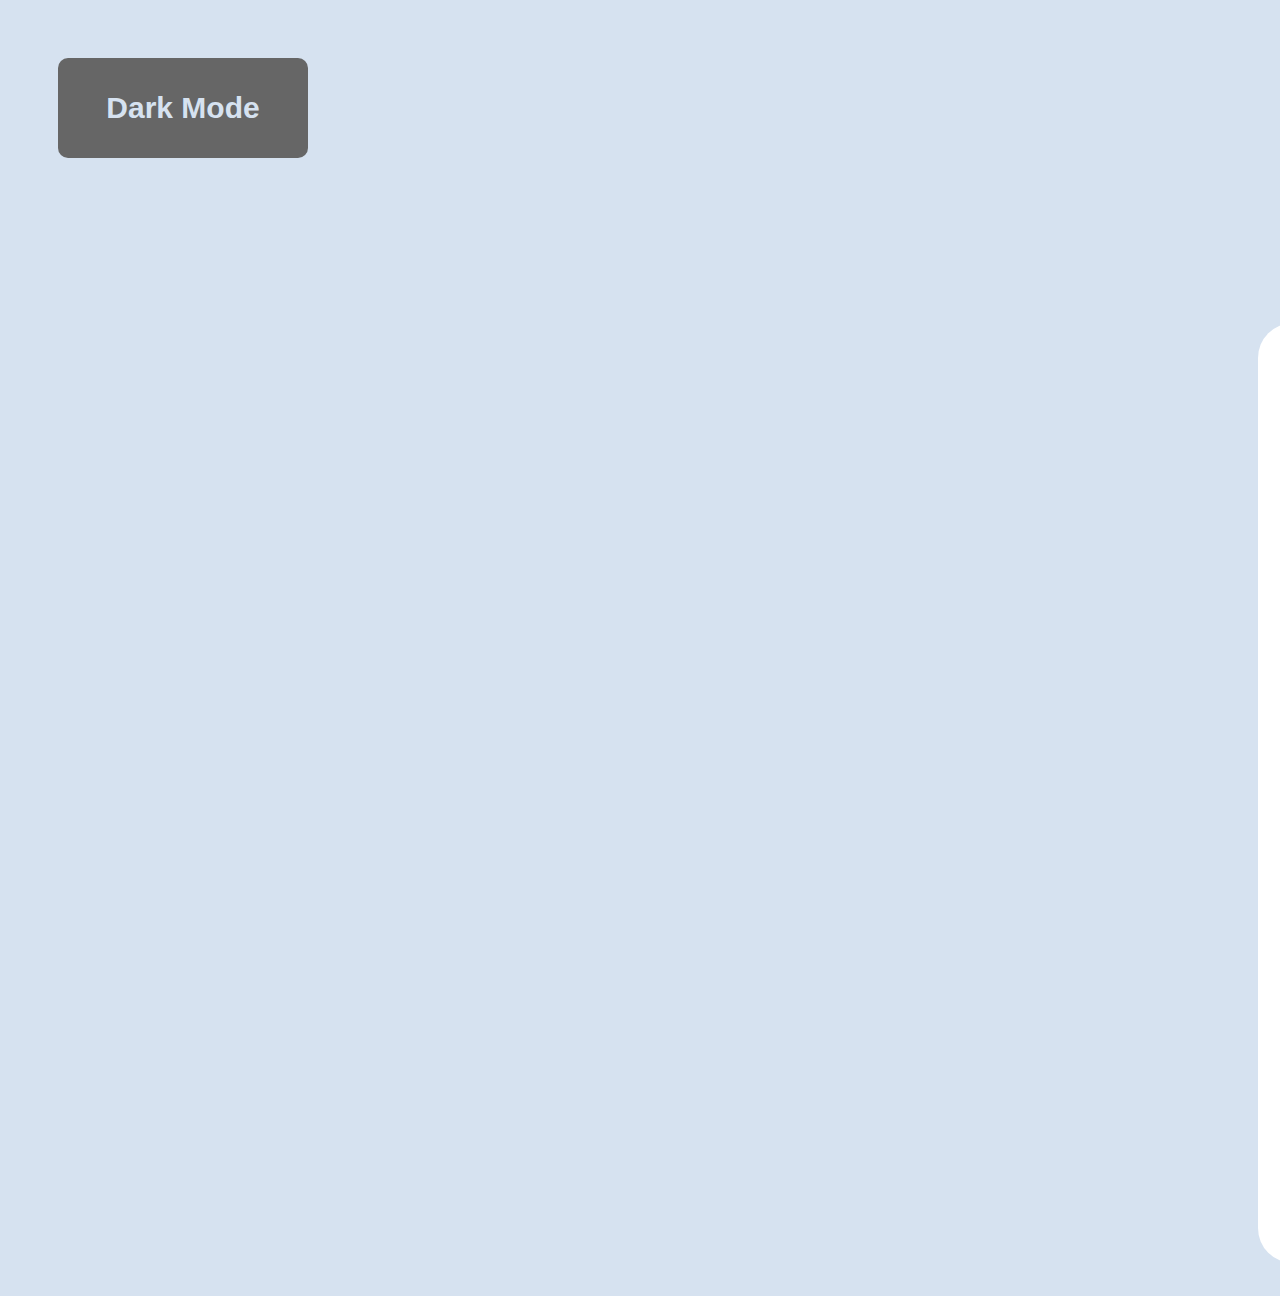
==== index.html @ 06fc8f6f "items added" ====
<!DOCTYPE html>
<html lang="en">
<head>
  <meta charset="UTF-8">
  <meta name="viewport" content="width=device-width, initial-scale=1.0"> <!-- displays site properly based on user's device -->

  <!-- <link rel="icon" type="image/png" sizes="32x32" href="./images/favicon-32x32.png"> -->
  <link rel="stylesheet" href="style.css">
  
  <title>Light QR code component</title>

  <!-- Feel free to remove these styles or customise in your own stylesheet 👍 -->
  <style>
    .attribution { font-size: 11px; text-align: center; }
    .attribution a { color: hsl(228, 45%, 44%); }
  </style>
</head>
<body>
  <div class="box">
    <img  class="imgQr" src="QR.png"  >
    <h2 class="text">Improve your front-end skills by building projects</h2>
    <p class="para">Scan the QR code to visit Frontend Mentor and take your coding skills to the next level</p>

  </div>
  <div>
    <button type="submit" class="btn" name="change"><a href="index2.html">Dark Mode</a></button>

  </div>



  <!-- <div class="attribution">
    Challenge by <a href="https://www.frontendmentor.io?ref=challenge" target="_blank">Frontend Mentor</a>. 
    Coded by <a href="#">Ali</a>.
  </div> -->
</body>
</html>
---- style.css ----
@import url('https://fonts.googleapis.com/css2?family=Outfit:wght@500;700&display=swap');
body{

    background-color: hsl(212, 45%, 89%);
    width: 1440px;
    height: 1280px;
    display: flex;
    justify-content:center;
    align-items: center;
    text-align: center;

}
.box{
    background-color: hsl(0, 0%, 100%);
    padding: 20px;
    border: none;
    border-radius: 35px;
    height: 900px;
    width: 600px;
    margin-left: 1700px;
    margin-top: 290px;
    position: fixed;

}
.imgQr{
    border: none;
    border-radius: 35px;
    margin-top: 10px;

    
}
.para{
    font-family: 'Outfit', sans-serif;
    font-size:30px ;
    color: gray;
    width: 500px;
    display: flex;
    text-align: center;
    align-items: center;
    justify-content: center;
    margin-left: 40px;
}
.text{
    font-family:'Outfit', sans-serif;
    font-weight: bold;
    font-size: 45px;
    width:550px ;
    display: flex;
    text-align: center;
    align-items: center;
    justify-content: center;
    margin-left: 15px;
}
.btn{
    background-color:hsl(0, 0%, 40%);
    color: hsl(212, 45%, 89%);
    font-size: 30px;
    font-weight: bold;
    width: 250px;
    height: 100px;
    border: none;
    border-radius: 10px;
    cursor: pointer;
    display: flex;
    text-align: center;
    justify-content: center;
    align-items: center;
    margin-left: -670px;
    margin-top:-590px;
    
}
a:link{
    text-decoration: none;
}
a{
    color: hsl(212, 45%, 89%);

}
.body2{

    background-color:hsl(0, 0%, 40%);
    width: 1440px;
    height: 1280px;
    display: flex;
    justify-content:center;
    align-items: center;
    text-align: center;

}
.box2{
    background-color: hsl(0, 0%, 10%);
    padding: 20px;
    border: none;
    border-radius: 35px;
    height: 900px;
    width: 600px;
    margin-left: 1700px;
    margin-top: 290px;
    position: fixed;
    
}
.imgQr2{
    border: none;
    border-radius: 35px;
    margin-top:10px ;

    
}
.para2{
    font-family: 'Outfit', sans-serif;
    font-size:30px ;
    color: gray;
    width: 500px;
    display: flex;
    text-align: center;
    align-items: center;
    justify-content: center;
    margin-left: 40px;
}
.text2{
    color: azure;
    font-family:'Outfit', sans-serif;
    font-weight: bold;
    font-size: 45px;
    width:550px ;
    display: flex;
    text-align: center;
    align-items: center;
    justify-content: center;
    margin-left: 15px;
}
.btn2{
    background-color: hsl(212, 45%, 89%);
    color: hsl(212, 45%, 89%);
    font-size: 30px;
    font-weight: bold;
    width: 250px;
    height: 100px;
    border: none;
    border-radius: 10px;
    cursor: pointer;
    display: flex;
    text-align: center;
    justify-content: center;
    align-items: center;
    margin-left: -670px;
    margin-top:-590px;
    
}
.a2{
    color:hsl(0, 0%, 40%) ;
}
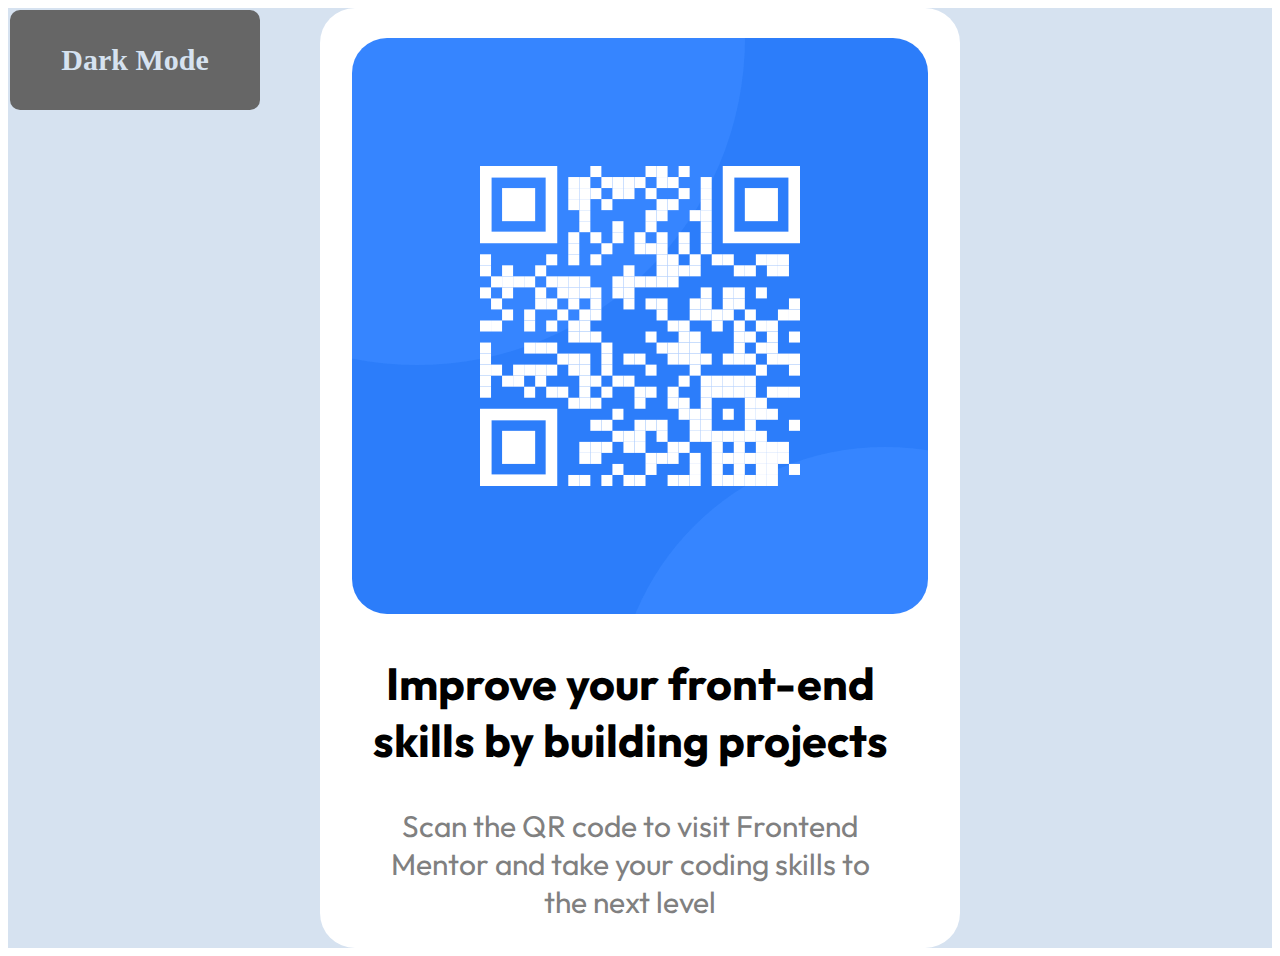
==== commit d635c72c: "Some improvements." ====
--- a/index.html
+++ b/index.html
@@ -16,15 +16,13 @@
   </style>
 </head>
 <body>
-  <div class="box">
-    <img  class="imgQr" src="QR.png"  >
-    <h2 class="text">Improve your front-end skills by building projects</h2>
-    <p class="para">Scan the QR code to visit Frontend Mentor and take your coding skills to the next level</p>
-
-  </div>
-  <div>
-    <button type="submit" class="btn" name="change"><a href="index2.html">Dark Mode</a></button>
-
+  <div class="container">
+    <a class="btn" href="index2.html">Dark Mode</a>
+    <div class="box">
+      <img  class="imgQr" src="QR.png"  >
+      <h2 class="text">Improve your front-end skills by building projects</h2>
+      <p class="para">Scan the QR code to visit Frontend Mentor and take your coding skills to the next level</p>
+    </div>
   </div>
 
 
--- a/style.css
+++ b/style.css
@@ -1,33 +1,25 @@
 @import url('https://fonts.googleapis.com/css2?family=Outfit:wght@500;700&display=swap');
-body{
 
+.container {
     background-color: hsl(212, 45%, 89%);
-    width: 1440px;
-    height: 1280px;
     display: flex;
     justify-content:center;
     align-items: center;
     text-align: center;
+}
 
-}
 .box{
     background-color: hsl(0, 0%, 100%);
     padding: 20px;
-    border: none;
     border-radius: 35px;
     height: 900px;
     width: 600px;
-    margin-left: 1700px;
-    margin-top: 290px;
-    position: fixed;
+}
 
-}
 .imgQr{
     border: none;
     border-radius: 35px;
     margin-top: 10px;
-
-    
 }
 .para{
     font-family: 'Outfit', sans-serif;
@@ -65,19 +57,17 @@
     text-align: center;
     justify-content: center;
     align-items: center;
-    margin-left: -670px;
-    margin-top:-590px;
-    
+    position: fixed;
+    left: 10px;
+    top: 10px;
 }
 a:link{
     text-decoration: none;
 }
-a{
+a {
     color: hsl(212, 45%, 89%);
-
 }
 .body2{
-
     background-color:hsl(0, 0%, 40%);
     width: 1440px;
     height: 1280px;
@@ -129,6 +119,7 @@
     justify-content: center;
     margin-left: 15px;
 }
+
 .btn2{
     background-color: hsl(212, 45%, 89%);
     color: hsl(212, 45%, 89%);
@@ -143,9 +134,6 @@
     text-align: center;
     justify-content: center;
     align-items: center;
-    margin-left: -670px;
-    margin-top:-590px;
-    
 }
 .a2{
     color:hsl(0, 0%, 40%) ;
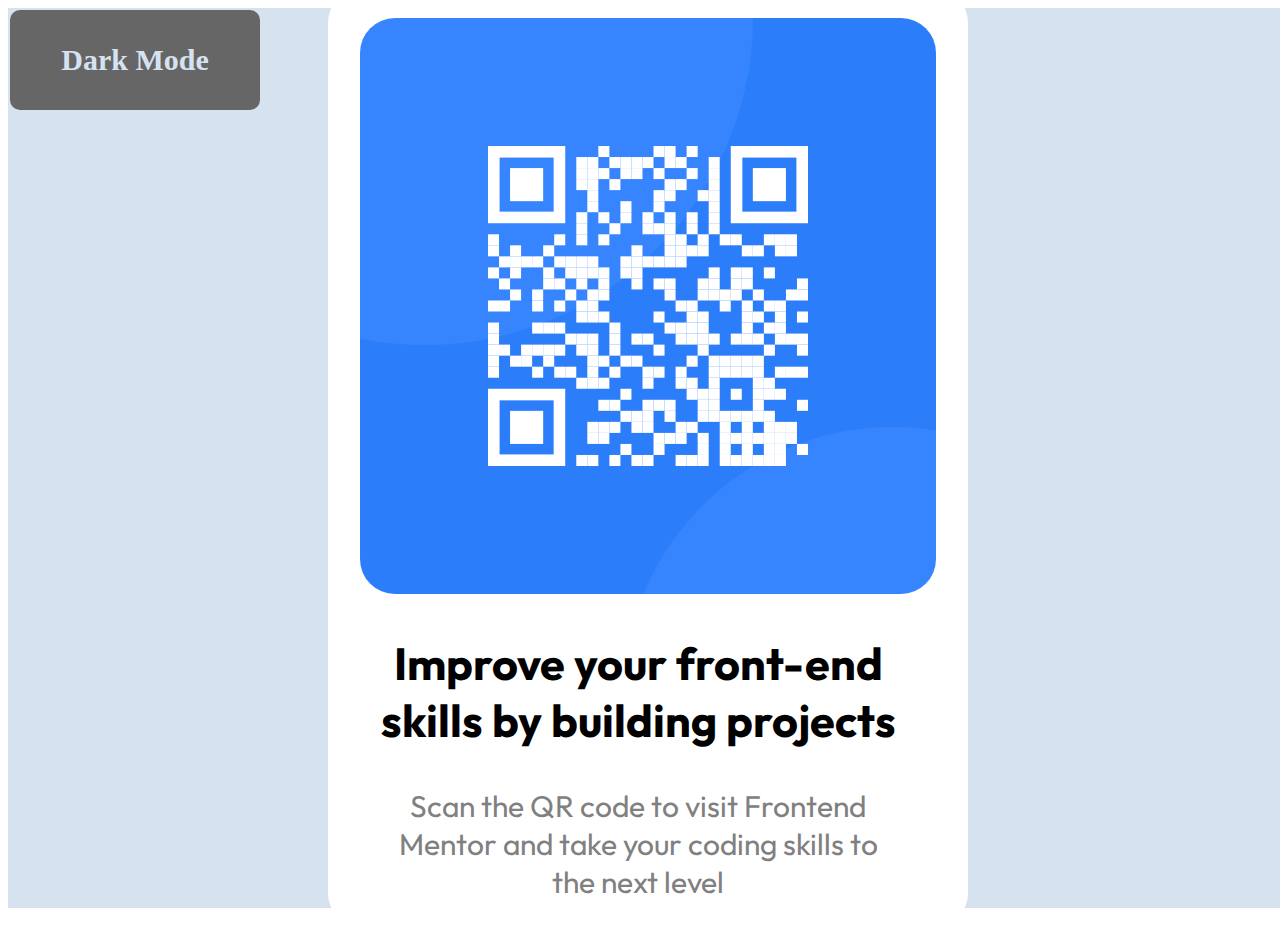
==== commit 6c5e9802: "update items" ====
--- a/index.html
+++ b/index.html
@@ -16,13 +16,14 @@
   </style>
 </head>
 <body>
-  <div class="container">
-    <a class="btn" href="index2.html">Dark Mode</a>
-    <div class="box">
-      <img  class="imgQr" src="QR.png"  >
-      <h2 class="text">Improve your front-end skills by building projects</h2>
+  <div class="container" id="container">
+    <div class="box" id="box">
+      <img  class="imgQr" id="imgQr" src="QR.png"  >
+      <h2 class="text" id="text">Improve your front-end skills by building projects</h2>
       <p class="para">Scan the QR code to visit Frontend Mentor and take your coding skills to the next level</p>
     </div>
+    <a class="btn" onclick="changecolor()" id="btn" >Dark Mode</a>
+
   </div>
 
 
@@ -31,5 +32,6 @@
     Challenge by <a href="https://www.frontendmentor.io?ref=challenge" target="_blank">Frontend Mentor</a>. 
     Coded by <a href="#">Ali</a>.
   </div> -->
+  <script src="script.js"></script>
 </body>
 </html>--- a/style.css
+++ b/style.css
@@ -6,6 +6,8 @@
     justify-content:center;
     align-items: center;
     text-align: center;
+    width: 100vw;
+    height: 100vh;
 }
 
 .box{
@@ -66,75 +68,4 @@
 }
 a {
     color: hsl(212, 45%, 89%);
-}
-.body2{
-    background-color:hsl(0, 0%, 40%);
-    width: 1440px;
-    height: 1280px;
-    display: flex;
-    justify-content:center;
-    align-items: center;
-    text-align: center;
-
-}
-.box2{
-    background-color: hsl(0, 0%, 10%);
-    padding: 20px;
-    border: none;
-    border-radius: 35px;
-    height: 900px;
-    width: 600px;
-    margin-left: 1700px;
-    margin-top: 290px;
-    position: fixed;
-    
-}
-.imgQr2{
-    border: none;
-    border-radius: 35px;
-    margin-top:10px ;
-
-    
-}
-.para2{
-    font-family: 'Outfit', sans-serif;
-    font-size:30px ;
-    color: gray;
-    width: 500px;
-    display: flex;
-    text-align: center;
-    align-items: center;
-    justify-content: center;
-    margin-left: 40px;
-}
-.text2{
-    color: azure;
-    font-family:'Outfit', sans-serif;
-    font-weight: bold;
-    font-size: 45px;
-    width:550px ;
-    display: flex;
-    text-align: center;
-    align-items: center;
-    justify-content: center;
-    margin-left: 15px;
-}
-
-.btn2{
-    background-color: hsl(212, 45%, 89%);
-    color: hsl(212, 45%, 89%);
-    font-size: 30px;
-    font-weight: bold;
-    width: 250px;
-    height: 100px;
-    border: none;
-    border-radius: 10px;
-    cursor: pointer;
-    display: flex;
-    text-align: center;
-    justify-content: center;
-    align-items: center;
-}
-.a2{
-    color:hsl(0, 0%, 40%) ;
 }